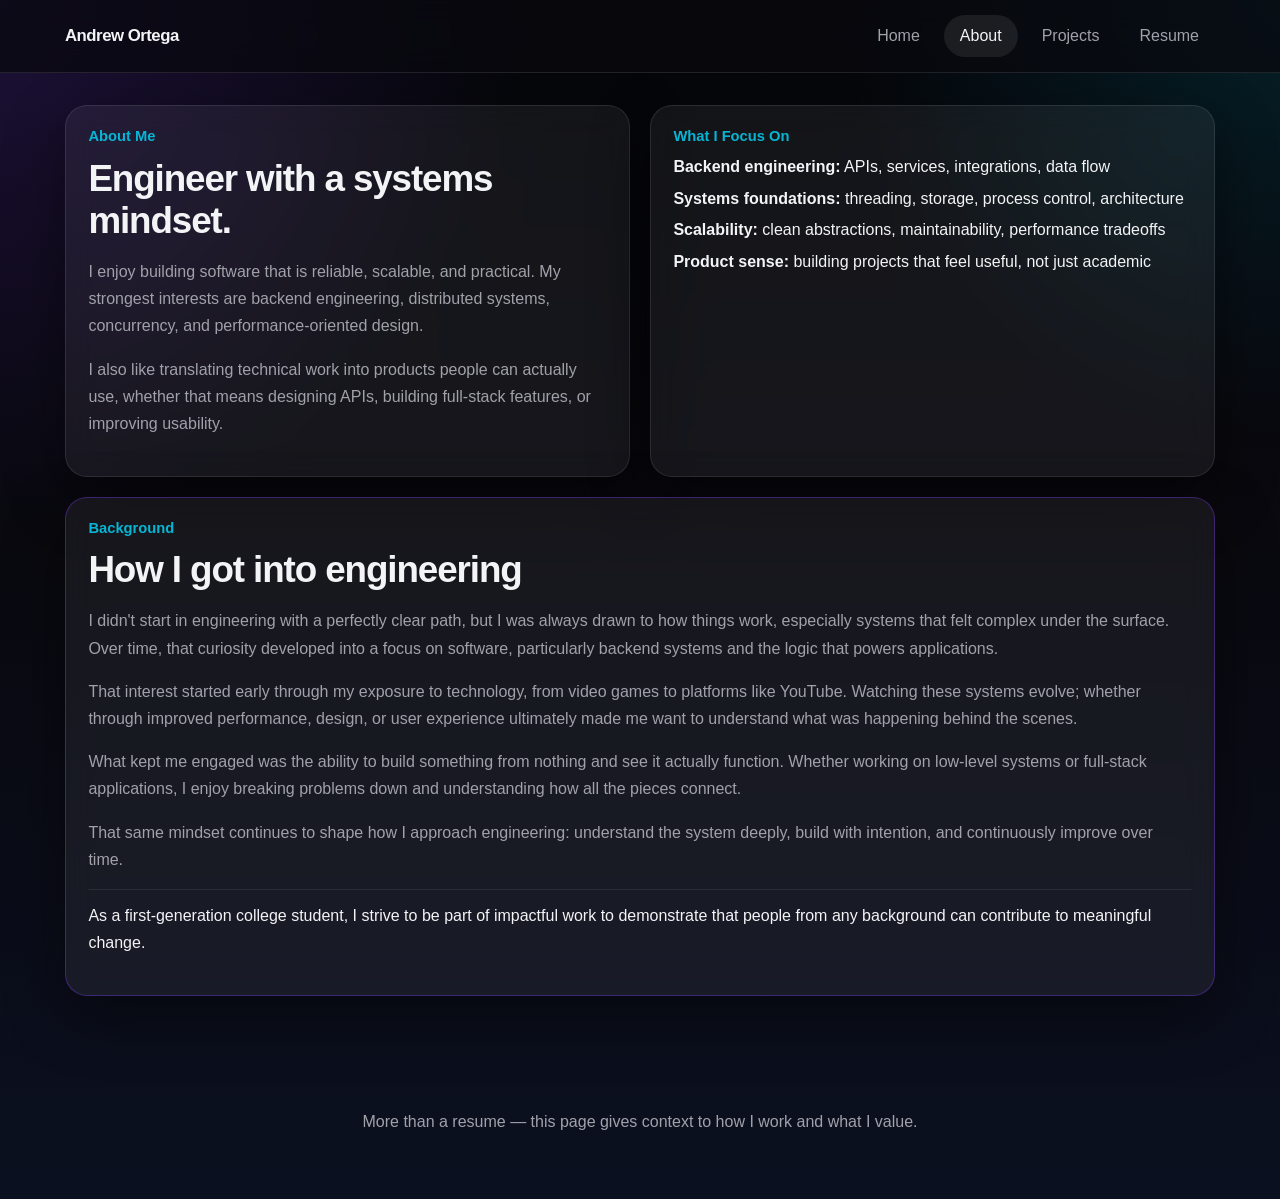
==== about.html @ 5dbe843a "finished revising most of website, missing lstore and virtual file system" ====
<!DOCTYPE html>
<html lang="en">
<head>
  <meta charset="UTF-8" />
  <meta name="viewport" content="width=device-width, initial-scale=1.0" />
  <title>About | Andrew Ortega</title>
  <link rel="stylesheet" href="styles.css" />
</head>
<body>
  <header class="site-header">
    <div class="container nav">
      <a class="brand" href="index.html">Andrew Ortega</a>

      <div class="nav-wrap">
        <button class="menu-btn" id="menuBtn" type="button" aria-expanded="false" aria-label="Open navigation">
          ☰
        </button>

        <nav class="nav-links" id="navLinks">
          <a href="index.html">Home</a>
          <a href="about.html">About</a>
          <a href="projects.html">Projects</a>
          <a href="resume.html">Resume</a>
        </nav>
      </div>
    </div>
  </header>

  <main class="section">
    <div class="container grid-2">
      <section class="card info-card">
        <div class="eyebrow">About Me</div>
        <h2>Engineer with a systems mindset.</h2>
        <p>
          I enjoy building software that is reliable, scalable, and practical.
          My strongest interests are backend engineering, distributed systems,
          concurrency, and performance-oriented design.
        </p>
        <p>
          I also like translating technical work into products people can
          actually use, whether that means designing APIs, building full-stack
          features, or improving usability.
        </p>
      </section>

      <section class="card info-card">
        <div class="eyebrow">What I Focus On</div>
        <ul class="resume-list">
          <li><strong>Backend engineering:</strong> APIs, services, integrations, data flow</li>
          <li><strong>Systems foundations:</strong> threading, storage, process control, architecture</li>
          <li><strong>Scalability:</strong> clean abstractions, maintainability, performance tradeoffs</li>
          <li><strong>Product sense:</strong> building projects that feel useful, not just academic</li>
        </ul>
      </section>

      <section class="card info-card background-card full-width">
        <div class="eyebrow">Background</div>
        <h2>How I got into engineering</h2>

        <p>
            I didn't start in engineering with a perfectly clear path, but I was always
            drawn to how things work, especially systems that felt complex under the
            surface. Over time, that curiosity developed into a focus on software,
            particularly backend systems and the logic that powers applications.
        </p>

        <p>
            That interest started early through my exposure to technology, from video
            games to platforms like YouTube. Watching these systems evolve; whether
            through improved performance, design, or user experience ultimately made me want to
            understand what was happening behind the scenes.
        </p>

        <p>
            What kept me engaged was the ability to build something from nothing and see
            it actually function. Whether working on low-level systems or full-stack
            applications, I enjoy breaking problems down and understanding how all the
            pieces connect.
        </p>

        <p>
            That same mindset continues to shape how I approach engineering: understand
            the system deeply, build with intention, and continuously improve over time.
        </p>

        <p class="highlight-line">
            As a first-generation college student, I strive to be part of impactful work
            to demonstrate that people from any background can contribute to meaningful change.
        </p>

        </section>


    </div>
  </main>

  <footer class="footer container">
    <p>More than a resume — this page gives context to how I work and what I value.</p>
  </footer>

  <script src="script.js"></script>
</body>
</html>
---- styles.css ----
:root {
  --bg: #09090f;
  --bg-soft: #11111a;
  --panel: rgba(255, 255, 255, 0.06);
  --panel-strong: rgba(255, 255, 255, 0.1);
  --text: #f3f4f6;
  --muted: #a1a1aa;
  --accent: #7c3aed;
  --accent-2: #06b6d4;
  --border: rgba(255, 255, 255, 0.1);
  --shadow: 0 20px 60px rgba(0, 0, 0, 0.45);
  --radius: 22px;
  --radius-sm: 14px;
  --max-width: 1150px;
}

* {
  box-sizing: border-box;
}

html {
  scroll-behavior: smooth;
}

body {
  margin: 0;
  font-family: Inter, Arial, Helvetica, sans-serif;
  color: var(--text);
  background:
    radial-gradient(circle at top left, rgba(124, 58, 237, 0.2), transparent 30%),
    radial-gradient(circle at top right, rgba(6, 182, 212, 0.14), transparent 25%),
    linear-gradient(180deg, #05060a 0%, #09090f 45%, #0b1020 100%);
  min-height: 100vh;
}

a {
  color: inherit;
  text-decoration: none;
}

img {
  max-width: 100%;
  display: block;
}

.container {
  width: min(var(--max-width), calc(100% - 2rem));
  margin: 0 auto;
}

.site-header {
  position: sticky;
  top: 0;
  z-index: 100;
  backdrop-filter: blur(14px);
  background: rgba(9, 9, 15, 0.72);
  border-bottom: 1px solid var(--border);
}

.nav {
  min-height: 72px;
  display: flex;
  align-items: center;
  justify-content: space-between;
  gap: 1rem;
}

.brand {
  font-weight: 700;
  letter-spacing: -0.03em;
  font-size: 1.05rem;
}

.nav-links {
  display: flex;
  gap: 0.5rem;
  flex-wrap: wrap;
}

.nav-links a {
  color: var(--muted);
  padding: 0.75rem 1rem;
  border-radius: 999px;
  transition: 0.2s ease;
}

.nav-links a:hover,
.nav-links a.active {
  color: var(--text);
  background: rgba(255, 255, 255, 0.08);
}

.menu-btn {
  display: none;
  border: 1px solid var(--border);
  background: rgba(255, 255, 255, 0.05);
  color: var(--text);
  border-radius: 12px;
  padding: 0.7rem 0.9rem;
  cursor: pointer;
}

.hero {
  padding: 6rem 0 3rem;
}

.hero-grid {
  display: grid;
  grid-template-columns: 1.2fr 0.8fr;
  gap: 1.5rem;
  align-items: stretch;
}

.card {
  background: var(--panel);
  border: 1px solid var(--border);
  border-radius: var(--radius);
  box-shadow: var(--shadow);
  backdrop-filter: blur(16px);
}

.hero-card,
.panel {
  padding: 2rem;
}

.eyebrow {
  color: var(--accent-2);
  font-size: 0.92rem;
  font-weight: 600;
  margin-bottom: 0.85rem;
}

h1, h2, h3 {
  margin-top: 0;
  letter-spacing: -0.03em;
}

h1 {
  font-size: clamp(2.4rem, 5vw, 4.4rem);
  line-height: 0.96;
  margin-bottom: 1rem;
}

h2 {
  font-size: clamp(1.6rem, 3vw, 2.3rem);
  margin-bottom: 1rem;
}

p {
  color: var(--muted);
  line-height: 1.7;
}

.lead {
  font-size: 1.05rem;
  max-width: 62ch;
}

.button-row {
  display: flex;
  gap: 0.9rem;
  flex-wrap: wrap;
  margin-top: 1.5rem;
}

.btn {
  display: inline-flex;
  align-items: center;
  justify-content: center;
  border-radius: 999px;
  padding: 0.9rem 1.25rem;
  font-weight: 600;
  transition: 0.2s ease;
  border: 1px solid transparent;
}

.btn-primary {
  background: linear-gradient(90deg, var(--accent), #5b21b6);
  color: white;
}

.btn-primary:hover {
  transform: translateY(-1px);
}

.btn-secondary {
  border-color: var(--border);
  background: rgba(255, 255, 255, 0.05);
  color: var(--text);
}

.btn-secondary:hover {
  background: rgba(255, 255, 255, 0.08);
}

.stat-list,
.tag-list {
  display: flex;
  flex-wrap: wrap;
  gap: 0.75rem;
  padding: 0;
  list-style: none;
}

.stat-list li,
.tag-list li {
  border: 1px solid var(--border);
  background: rgba(255, 255, 255, 0.04);
  border-radius: 999px;
  padding: 0.65rem 0.9rem;
  color: var(--text);
}

.section {
  padding: 2rem 0 4rem;
}

.grid-3,
.grid-2 {
  display: grid;
  gap: 1.25rem;
}

.grid-3 {
  grid-template-columns: repeat(3, 1fr);
}

.grid-2 {
  grid-template-columns: repeat(2, 1fr);
}

.project-card,
.info-card,
.resume-block {
  padding: 1.4rem;
}

.project-card h3,
.info-card h3,
.resume-block h3 {
  margin-bottom: 0.75rem;
}

.project-card p,
.info-card p,
.resume-block p {
  margin-bottom: 1rem;
}

.muted {
  color: var(--muted);
}

.project-links {
  display: flex;
  gap: 1rem;
  flex-wrap: wrap;
}

.timeline {
  display: grid;
  gap: 1rem;
}

.timeline-item {
  padding: 1.25rem;
  border-left: 3px solid var(--accent);
  border-radius: 0 var(--radius-sm) var(--radius-sm) 0;
  background: rgba(255, 255, 255, 0.04);
}

.resume-layout {
  display: grid;
  grid-template-columns: 0.9fr 1.6fr;
  gap: 1.25rem;
}

.resume-sidebar,
.resume-main {
  display: grid;
  gap: 1.25rem;
}

.resume-list {
  list-style: none;
  padding: 0;
  margin: 0;
}

.resume-list li + li {
  margin-top: 0.85rem;
}

.footer {
  padding: 2rem 0 3rem;
  color: var(--muted);
  text-align: center;
}

@media (max-width: 900px) {
  .hero-grid,
  .grid-3,
  .grid-2,
  .resume-layout {
    grid-template-columns: 1fr;
  }
}

@media (max-width: 700px) {
  .menu-btn {
    display: inline-flex;
  }

  .nav {
    align-items: flex-start;
    padding: 0.8rem 0;
  }

  .nav-wrap {
    display: flex;
    flex-direction: column;
    align-items: flex-end;
    gap: 0.75rem;
  }

  .nav-links {
    display: none;
    width: 100%;
    flex-direction: column;
    align-items: stretch;
  }

  .nav-links.open {
    display: flex;
  }

  .nav-links a {
    border-radius: 14px;
  }

  .hero {
    padding-top: 4rem;
  }

  .hero-card,
  .panel {
    padding: 1.3rem;
  }
}

.contact-list {
  list-style: none;
  padding: 0;
  margin: 0;
}

.contact-list li {
  display: flex;
  align-items: center;
  gap: 10px;
  margin-bottom: 12px;
}

.contact-list span {
  font-size: 1.1rem;
}

.contact-list a {
  color: var(--text);
  text-decoration: none;
  transition: 0.2s;
}

.contact-list a:hover {
  color: var(--accent-2);
}

.info-card.background-card {
  border: 1px solid rgba(124, 58, 237, 0.4);
}
.full-width {
  grid-column: 1 / -1;
}

.highlight-line {
  margin-top: 16px;
  padding-top: 12px;
  border-top: 1px solid rgba(255,255,255,0.08);
  font-weight: 500;
  color: var(--text);
}

.resume-block ul {
  margin-top: 10px;
}

.nested-list {
  margin-top: 6px;
  margin-left: 16px;
  color: var(--muted);
}

.terminal-demo {
  margin-top: 16px;
  border-radius: 12px;
  overflow: hidden;
  border: 1px solid rgba(255,255,255,0.08);
  background: #000;
}

.terminal-bar {
  display: flex;
  gap: 6px;
  padding: 8px;
  background: #111;
}

.terminal-bar span {
  width: 10px;
  height: 10px;
  border-radius: 50%;
  background: #444;
}

.terminal-demo img {
  width: 100%;
  display: block;
}
.info-card h3 {
  margin-bottom: 10px;
}

.video-container {
  margin-top: 16px;
  border-radius: 12px;
  overflow: hidden;
  border: 1px solid rgba(255,255,255,0.08);
  background: #000;
}

.video-container video {
  width: 100%;
  display: block;
}

.diagram-grid {
  display: grid;
  grid-template-columns: 1fr 1fr;
  gap: 18px;
  margin-top: 16px;
}

.diagram-item.full-width {
  grid-column: 1 / -1;
}

@media (max-width: 900px) {
  .diagram-grid {
    grid-template-columns: 1fr;
  }
}
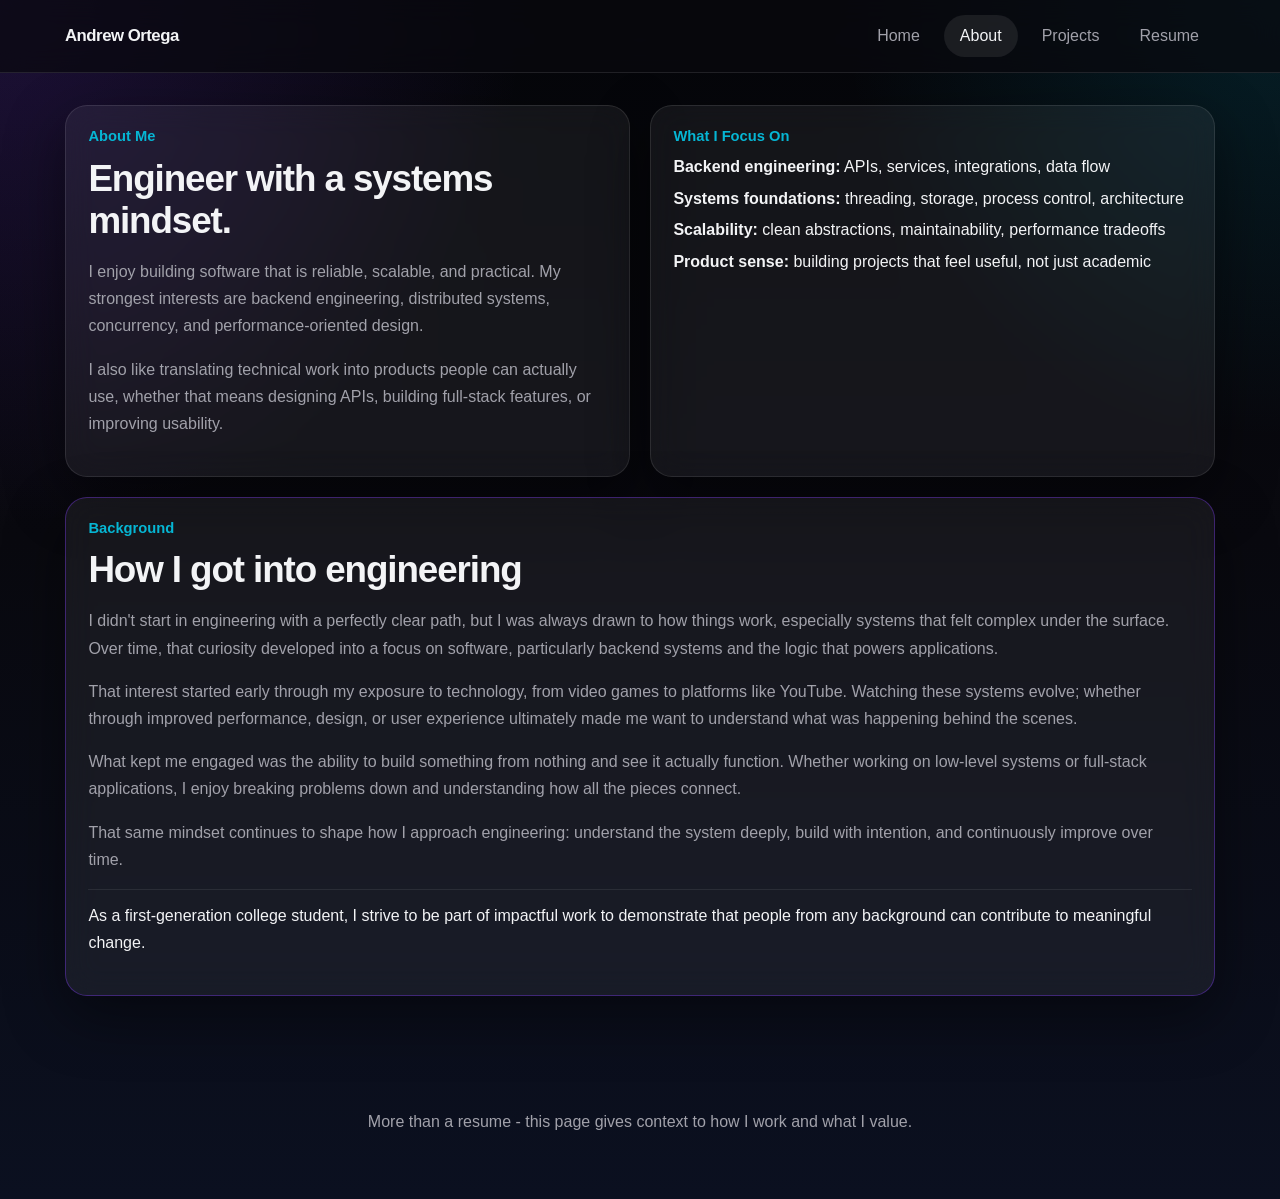
==== commit 3e6de00c: "added lstore, now needs vfs" ====
--- a/about.html
+++ b/about.html
@@ -95,7 +95,7 @@
   </main>
 
   <footer class="footer container">
-    <p>More than a resume — this page gives context to how I work and what I value.</p>
+    <p>More than a resume - this page gives context to how I work and what I value.</p>
   </footer>
 
   <script src="script.js"></script>
--- a/styles.css
+++ b/styles.css
@@ -459,4 +459,53 @@
   .diagram-grid {
     grid-template-columns: 1fr;
   }
+}
+
+.project-access-card {
+  padding: 1.5rem;
+}
+
+.project-access-header h3 {
+  margin-bottom: 0.5rem;
+}
+
+.project-access-header .muted {
+  margin-bottom: 0;
+}
+
+.project-access-links {
+  display: flex;
+  gap: 0.9rem;
+  flex-wrap: wrap;
+  margin-top: 1.25rem;
+}
+
+.project-link-btn {
+  display: inline-flex;
+  align-items: center;
+  justify-content: center;
+  padding: 0.9rem 1.2rem;
+  border-radius: 999px;
+  font-weight: 600;
+  text-decoration: none;
+  transition: 0.2s ease;
+  border: 1px solid rgba(255,255,255,0.08);
+}
+
+.project-link-btn.primary {
+  background: linear-gradient(90deg, var(--accent), #5b21b6);
+  color: white;
+}
+
+.project-link-btn.primary:hover {
+  transform: translateY(-1px);
+}
+
+.project-link-btn.secondary {
+  background: rgba(255,255,255,0.05);
+  color: var(--text);
+}
+
+.project-link-btn.secondary:hover {
+  background: rgba(255,255,255,0.1);
 }
